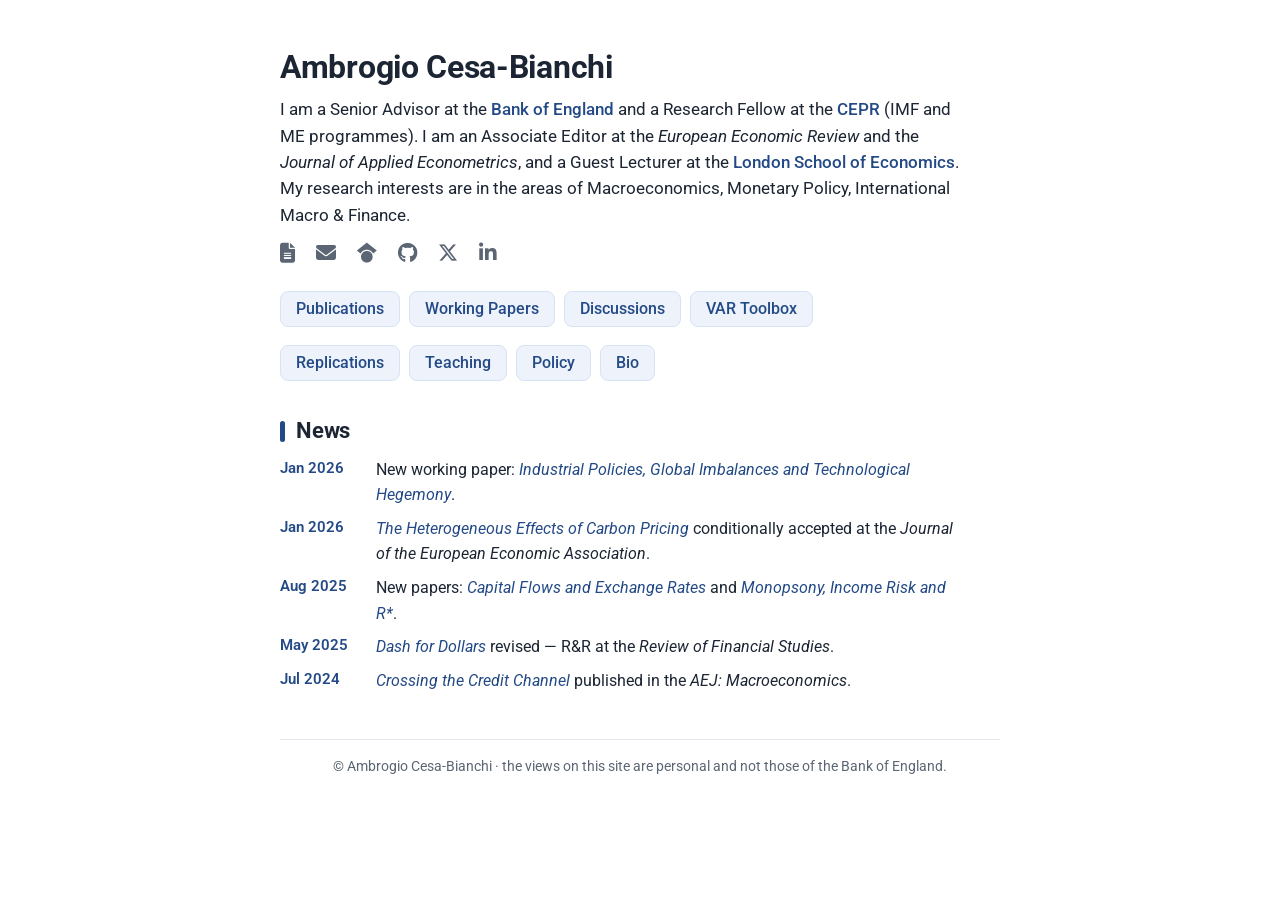
==== index.html @ 2ec0c76d "Initial commit: academic website" ====
<!DOCTYPE html>
<html lang="en">
<head>
<meta charset="utf-8">
<meta name="viewport" content="width=device-width, initial-scale=1">
<title>Ambrogio Cesa-Bianchi</title>
<link rel="stylesheet" href="https://cdnjs.cloudflare.com/ajax/libs/font-awesome/6.5.2/css/all.min.css">
<link rel="stylesheet" href="style.css">
</head>
<body>
<div class="wrap">
  <div class="home">

    <h1>Ambrogio Cesa-Bianchi</h1>

    <p class="bio">
      I am a Senior Advisor at the <a href="https://www.bankofengland.co.uk/research/researchers/ambrogio-cesa-bianchi">Bank of England</a>
      and a Research Fellow at the <a href="https://cepr.org/">CEPR</a> (IMF and ME programmes).
      I am an Associate Editor at the <em>European Economic Review</em> and the
      <em>Journal of Applied Econometrics</em>, and a Guest Lecturer at the
      <a href="https://www.lse.ac.uk/">London School of Economics</a>. My research interests are in the areas of
      Macroeconomics, Monetary Policy, International Macro &amp; Finance.
    </p>

    <div class="icons">
      <a href="files/CV.pdf" title="CV"><i class="fa-solid fa-file-lines"></i></a>
      <a href="mailto:ambrogio.cesabianchi@gmail.com" title="Email"><i class="fa-solid fa-envelope"></i></a>
      <a href="https://scholar.google.com/citations?user=hS2XBW8AAAAJ" title="Google Scholar"><i class="fa-brands fa-google-scholar"></i></a>
      <a href="https://github.com/ambropo" title="GitHub"><i class="fa-brands fa-github"></i></a>
      <a href="https://twitter.com/AmbrogioCB" title="Twitter / X"><i class="fa-brands fa-x-twitter"></i></a>
      <a href="http://www.linkedin.com/pub/ambrogio-cesa-bianchi/b/526/34a" title="LinkedIn"><i class="fa-brands fa-linkedin-in"></i></a>
    </div>

    <nav class="menu">
      <a href="publications.html">Publications</a>
      <a href="working-papers.html">Working Papers</a>
      <a href="discussions.html">Discussions</a>
      <a href="var-toolbox.html">VAR Toolbox</a>
      <span class="break"></span>
      <a href="replications.html">Replications</a>
      <a href="lecture-notes.html">Teaching</a>
      <a href="policy.html">Policy</a>
      <a href="bio.html">Bio</a>
    </nav>

    <div class="newsblock">
      <h2>News</h2>
      <ul class="news">
        <li><span class="date">Jan 2026</span><span>New working paper: <a href="working-papers.html"><em>Industrial Policies, Global Imbalances and Technological Hegemony</em></a>.</span></li>
        <li><span class="date">Jan 2026</span><span><a href="publications.html"><em>The Heterogeneous Effects of Carbon Pricing</em></a> conditionally accepted at the <em>Journal of the European Economic Association</em>.</span></li>
        <li><span class="date">Aug 2025</span><span>New papers: <a href="working-papers.html"><em>Capital Flows and Exchange Rates</em></a> and <a href="working-papers.html"><em>Monopsony, Income Risk and R*</em></a>.</span></li>
        <li><span class="date">May 2025</span><span><a href="working-papers.html"><em>Dash for Dollars</em></a> revised — R&amp;R at the <em>Review of Financial Studies</em>.</span></li>
        <li><span class="date">Jul 2024</span><span><a href="publications.html"><em>Crossing the Credit Channel</em></a> published in the <em>AEJ: Macroeconomics</em>.</span></li>
      </ul>
    </div>

    <footer>© Ambrogio Cesa-Bianchi · the views on this site are personal and not those of the Bank of England.</footer>
  </div>
</div>
</body>
</html>
---- style.css ----
@import url('https://fonts.googleapis.com/css2?family=Roboto:wght@400;500;700&display=swap');

:root{
  --ink:#1c2533; --muted:#5b6573; --line:#e3e7ee; --accent:#234a86;
  --accent-soft:#eef3fb; --bubble-bd:#d6e2f6; --bg:#ffffff;
}
*{box-sizing:border-box}
html{scroll-behavior:smooth}
body{margin:0; color:var(--ink); background:var(--bg);
  font:16px/1.6 "Roboto","Helvetica Neue",Arial,sans-serif; overflow-x:hidden;}
a{color:var(--accent); text-decoration:none}
a:hover{text-decoration:underline}
.wrap{max-width:1120px; margin:0 auto; padding:42px 22px 80px}

/* ===== HOME (centered, Michaillat-style) ===== */
.home{max-width:720px; margin:0 auto; text-align:left}
.home .photo{width:150px; height:150px; border-radius:50%; margin:6px auto 16px;
  display:flex; align-items:center; justify-content:center;
  background:linear-gradient(135deg,#2b4f8a,#5b86c4); color:#fff;
  font-size:40px; font-weight:700; letter-spacing:1px; box-shadow:0 8px 26px rgba(35,74,134,.25)}
.home h1{font-size:32px; margin:0 0 4px; letter-spacing:-.3px}
.home .role{color:var(--muted); margin:0 0 14px}
.home .bio{font-size:16.5px; margin:0 0 14px; max-width:680px}
.home .bio a{font-weight:500}

.icons{display:flex; justify-content:flex-start; flex-wrap:wrap; gap:21px; margin:12px 0 22px; font-size:20px}
.icons a{color:var(--muted); line-height:1}
.icons a:hover{color:var(--accent); text-decoration:none}

/* home: section links as bubbles (wrap onto multiple lines) */
.menu{display:flex; justify-content:flex-start; flex-wrap:wrap; gap:9px; padding:6px 0 2px; margin-top:2px}
.menu a{background:var(--accent-soft); border:1px solid var(--bubble-bd); border-radius:8px;
  padding:7px 15px; color:var(--accent); font-size:15.5px; font-weight:500; line-height:1.3}
.menu a:hover{background:#e2ecfb; text-decoration:none}
.menu .break{flex-basis:100%; height:0}

/* subpage top menu (right side of the bar; dark nav text, current underlined) */
nav.main{display:flex; flex-wrap:wrap; justify-content:flex-end; gap:1px 3px; flex:0 1 auto}
nav.main a{color:var(--ink); font-size:15px; padding:2px 7px; white-space:nowrap}
nav.main a:hover{color:var(--accent); text-decoration:none}
nav.main a.cur{color:var(--ink); text-decoration:underline; text-decoration-color:var(--accent);
  text-underline-offset:5px; text-decoration-thickness:2px}
nav.main .s{display:none}
@media(max-width:820px){nav.main{flex-wrap:wrap; justify-content:flex-start}}

/* ===== full-width top bar: square + name (left), menu (right) ===== */
header.site{display:flex; justify-content:space-between; align-items:center; flex-wrap:wrap;
  gap:8px 22px; background:var(--accent-soft); border-bottom:1px solid var(--line);
  width:100vw; margin-left:50%; transform:translateX(-50%); margin-top:-42px; margin-bottom:32px;
  padding:15px max(22px, calc(50vw - 538px)); text-align:left}
.brand{display:inline-flex; align-items:center; gap:10px; font-size:19px; font-weight:700;
  color:var(--ink); letter-spacing:-.2px; white-space:nowrap}
.brand:hover{text-decoration:none}
.brand .sq{width:15px; height:15px; border-radius:3px; background:var(--accent); flex:0 0 auto}

/* ===== section headings: bold, large, vertical bar ===== */
h2{font-size:22px; font-weight:700; letter-spacing:-.2px; margin:30px 0 8px;
  display:flex; align-items:center; gap:11px}
h2::before{content:""; width:5px; height:21px; background:var(--accent); border-radius:3px; flex:0 0 auto}

/* ===== paper entries: dotted separators + bubble links ===== */
.paper{padding:15px 0; border-bottom:2px dashed #c4cad6}
.paper:last-of-type{border-bottom:none}
.paper .t{font-weight:600; font-size:17px; line-height:1.42}
.paper .a{color:var(--muted); font-size:15px; margin:2px 0 8px}
.paper .a em{font-style:italic}
.paper .auth{color:var(--muted); font-size:15px; margin:1px 0 8px}
.paper .outlet{font-size:15px; margin:3px 0 1px; color:var(--ink); font-weight:500}
.paper .outlet em{font-style:normal; font-weight:700; color:var(--accent)}
hr.trule{border:none; border-top:2px dashed #c4cad6; margin:9px 0 2px}

.links{font-size:13.7px; line-height:2.1; margin-top:6px}
.links .sep{display:none}
.links a, .links button{display:inline-block; margin:0 6px 4px 0;
  background:var(--accent-soft); border:1px solid var(--bubble-bd); border-radius:7px;
  padding:3px 11px; color:var(--accent); font:inherit; cursor:pointer}
.links a:hover, .links button:hover{background:#e2ecfb; text-decoration:none}
.badge{display:inline-block; font-size:12px; font-weight:600; color:#8a4b00; background:#fff3e2;
  border:1px solid #ffd9a8; border-radius:6px; padding:0 7px; margin-left:6px; vertical-align:1px}
/* TL;DR: blue accent (soft border), shared by chip + bubble */
.tldr{display:none; margin:9px 0 2px; padding:9px 14px; background:var(--accent-soft);
  border:1px solid var(--bubble-bd); border-radius:9px; font-size:14.7px;
  color:var(--accent); line-height:1.5; max-width:760px}
.tldr.open{display:block}
.links button.tl{background:var(--accent-soft); border-color:var(--bubble-bd); color:var(--accent); font-weight:400}
.links button.tl:hover{background:#e2ecfb}

/* publications page: a slightly paler blue */
body.pubs .paper .outlet em,
body.pubs .links a,
body.pubs .links button:not(.tl){color:#4a6fa8}

/* ===== news (home) ===== */
.newsblock{max-width:680px; margin:26px 0 0; text-align:left}
ul.news{list-style:none; padding:0; margin:8px 0 0}
ul.news li{margin:8px 0; font-size:16px; display:flex; gap:12px}
ul.news .date{flex:0 0 84px; color:var(--accent); font-weight:600; font-size:14.5px}

.note{background:var(--accent-soft); border:1px solid var(--bubble-bd); border-radius:9px;
  padding:11px 15px; font-size:14px; color:#2a3e5e; margin:18px 0 0; text-align:left}
footer{margin-top:46px; padding-top:16px; border-top:1px solid var(--line);
  color:var(--muted); font-size:13.5px; text-align:center}
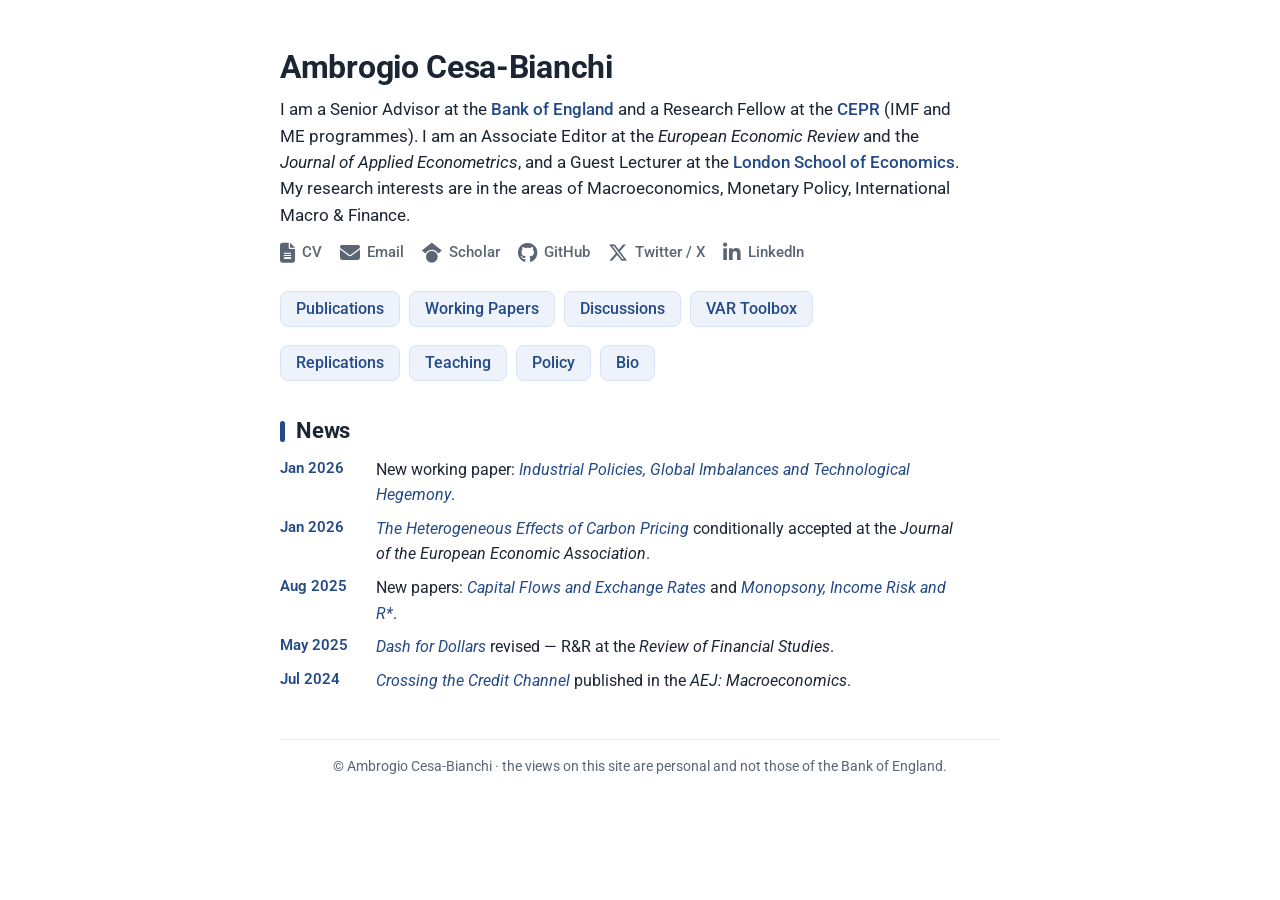
==== commit 33366044: "Add text labels beside homepage social icons" ====
--- a/index.html
+++ b/index.html
@@ -23,12 +23,12 @@
     </p>
 
     <div class="icons">
-      <a href="files/CV.pdf" title="CV"><i class="fa-solid fa-file-lines"></i></a>
-      <a href="mailto:ambrogio.cesabianchi@gmail.com" title="Email"><i class="fa-solid fa-envelope"></i></a>
-      <a href="https://scholar.google.com/citations?user=hS2XBW8AAAAJ" title="Google Scholar"><i class="fa-brands fa-google-scholar"></i></a>
-      <a href="https://github.com/ambropo" title="GitHub"><i class="fa-brands fa-github"></i></a>
-      <a href="https://twitter.com/AmbrogioCB" title="Twitter / X"><i class="fa-brands fa-x-twitter"></i></a>
-      <a href="http://www.linkedin.com/pub/ambrogio-cesa-bianchi/b/526/34a" title="LinkedIn"><i class="fa-brands fa-linkedin-in"></i></a>
+      <a href="files/CV.pdf" title="CV"><i class="fa-solid fa-file-lines"></i><span>CV</span></a>
+      <a href="mailto:ambrogio.cesabianchi@gmail.com" title="Email"><i class="fa-solid fa-envelope"></i><span>Email</span></a>
+      <a href="https://scholar.google.com/citations?user=hS2XBW8AAAAJ" title="Google Scholar"><i class="fa-brands fa-google-scholar"></i><span>Scholar</span></a>
+      <a href="https://github.com/ambropo" title="GitHub"><i class="fa-brands fa-github"></i><span>GitHub</span></a>
+      <a href="https://twitter.com/AmbrogioCB" title="Twitter / X"><i class="fa-brands fa-x-twitter"></i><span>Twitter / X</span></a>
+      <a href="http://www.linkedin.com/pub/ambrogio-cesa-bianchi/b/526/34a" title="LinkedIn"><i class="fa-brands fa-linkedin-in"></i><span>LinkedIn</span></a>
     </div>
 
     <nav class="menu">
--- a/style.css
+++ b/style.css
@@ -23,8 +23,9 @@
 .home .bio{font-size:16.5px; margin:0 0 14px; max-width:680px}
 .home .bio a{font-weight:500}
 
-.icons{display:flex; justify-content:flex-start; flex-wrap:wrap; gap:21px; margin:12px 0 22px; font-size:20px}
-.icons a{color:var(--muted); line-height:1}
+.icons{display:flex; justify-content:flex-start; flex-wrap:wrap; gap:10px 18px; margin:12px 0 22px; font-size:20px}
+.icons a{display:inline-flex; align-items:center; gap:7px; color:var(--muted); line-height:1}
+.icons a span{font-size:14.5px; font-weight:500}
 .icons a:hover{color:var(--accent); text-decoration:none}
 
 /* home: section links as bubbles (wrap onto multiple lines) */
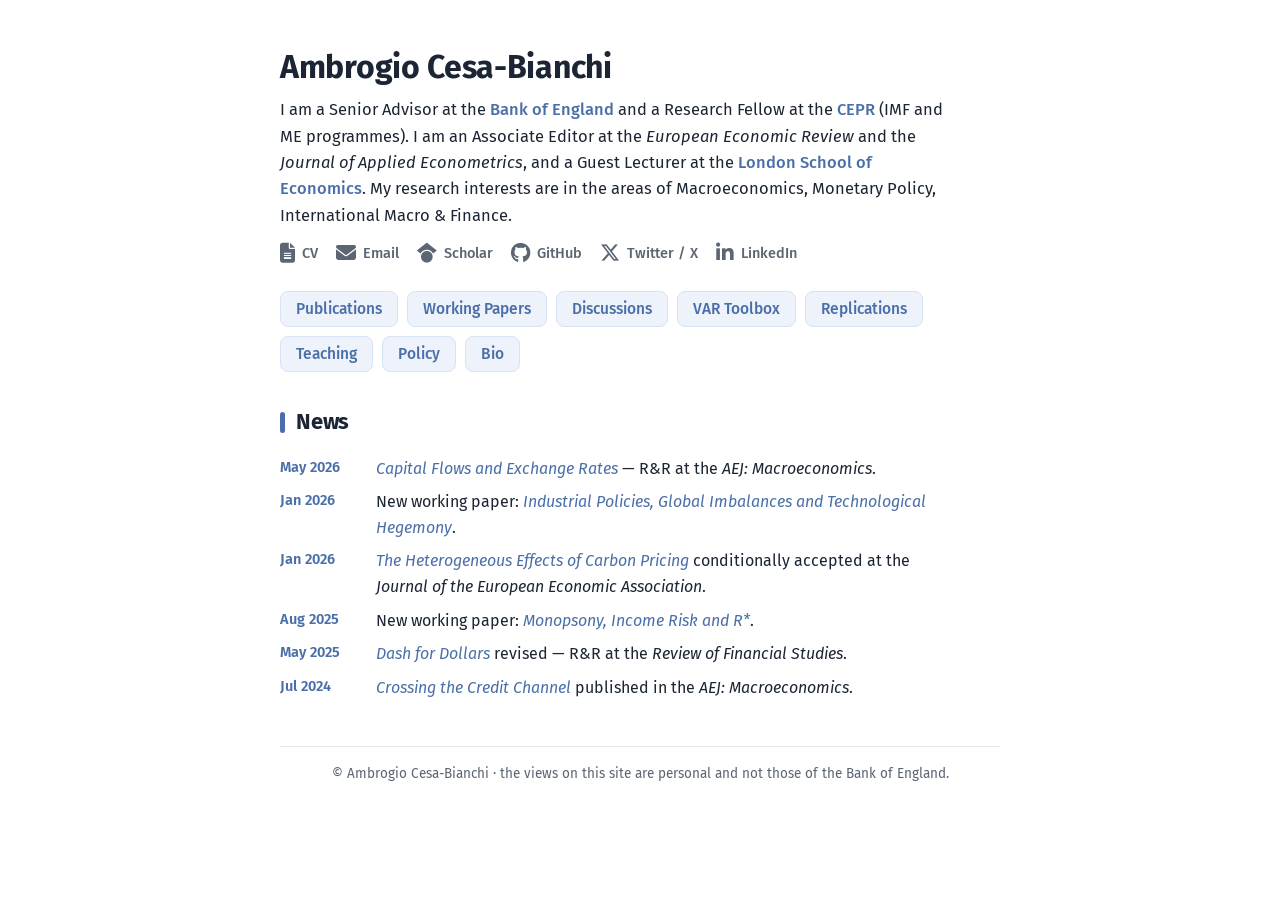
==== commit 3f6aca2d: "Update news (Capital Flows R&R, Monopsony WP) and revise TL;DRs Co-Authored-By: Claude Opus 4.8 (1M " ====
--- a/index.html
+++ b/index.html
@@ -36,7 +36,6 @@
       <a href="working-papers.html">Working Papers</a>
       <a href="discussions.html">Discussions</a>
       <a href="var-toolbox.html">VAR Toolbox</a>
-      <span class="break"></span>
       <a href="replications.html">Replications</a>
       <a href="lecture-notes.html">Teaching</a>
       <a href="policy.html">Policy</a>
@@ -46,9 +45,10 @@
     <div class="newsblock">
       <h2>News</h2>
       <ul class="news">
+        <li><span class="date">May 2026</span><span><a href="working-papers.html"><em>Capital Flows and Exchange Rates</em></a> — R&amp;R at the <em>AEJ: Macroeconomics</em>.</span></li>
         <li><span class="date">Jan 2026</span><span>New working paper: <a href="working-papers.html"><em>Industrial Policies, Global Imbalances and Technological Hegemony</em></a>.</span></li>
         <li><span class="date">Jan 2026</span><span><a href="publications.html"><em>The Heterogeneous Effects of Carbon Pricing</em></a> conditionally accepted at the <em>Journal of the European Economic Association</em>.</span></li>
-        <li><span class="date">Aug 2025</span><span>New papers: <a href="working-papers.html"><em>Capital Flows and Exchange Rates</em></a> and <a href="working-papers.html"><em>Monopsony, Income Risk and R*</em></a>.</span></li>
+        <li><span class="date">Aug 2025</span><span>New working paper: <a href="working-papers.html"><em>Monopsony, Income Risk and R*</em></a>.</span></li>
         <li><span class="date">May 2025</span><span><a href="working-papers.html"><em>Dash for Dollars</em></a> revised — R&amp;R at the <em>Review of Financial Studies</em>.</span></li>
         <li><span class="date">Jul 2024</span><span><a href="publications.html"><em>Crossing the Credit Channel</em></a> published in the <em>AEJ: Macroeconomics</em>.</span></li>
       </ul>
--- a/style.css
+++ b/style.css
@@ -1,13 +1,14 @@
-@import url('https://fonts.googleapis.com/css2?family=Roboto:wght@400;500;700&display=swap');
+@import url('https://fonts.googleapis.com/css2?family=Fira+Sans:wght@400;500;600;700&display=swap');
 
 :root{
-  --ink:#1c2533; --muted:#5b6573; --line:#e3e7ee; --accent:#234a86;
+  --ink:#1c2533; --muted:#5b6573; --line:#e3e7ee; --accent:#4a6fa8;
   --accent-soft:#eef3fb; --bubble-bd:#d6e2f6; --bg:#ffffff;
+  --bubble:#4a6fa8; /* site-wide bubble text: links, TL;DR, menu, outlet names */
 }
 *{box-sizing:border-box}
 html{scroll-behavior:smooth}
 body{margin:0; color:var(--ink); background:var(--bg);
-  font:16px/1.6 "Roboto","Helvetica Neue",Arial,sans-serif; overflow-x:hidden;}
+  font:16px/1.6 "Fira Sans","Helvetica Neue",Arial,sans-serif; overflow-x:hidden;}
 a{color:var(--accent); text-decoration:none}
 a:hover{text-decoration:underline}
 .wrap{max-width:1120px; margin:0 auto; padding:42px 22px 80px}
@@ -31,50 +32,65 @@
 /* home: section links as bubbles (wrap onto multiple lines) */
 .menu{display:flex; justify-content:flex-start; flex-wrap:wrap; gap:9px; padding:6px 0 2px; margin-top:2px}
 .menu a{background:var(--accent-soft); border:1px solid var(--bubble-bd); border-radius:8px;
-  padding:7px 15px; color:var(--accent); font-size:15.5px; font-weight:500; line-height:1.3}
+  padding:7px 15px; color:var(--bubble); font-size:15.5px; font-weight:500; line-height:1.3}
 .menu a:hover{background:#e2ecfb; text-decoration:none}
 .menu .break{flex-basis:100%; height:0}
 
 /* subpage top menu (right side of the bar; dark nav text, current underlined) */
 nav.main{display:flex; flex-wrap:wrap; justify-content:flex-end; gap:1px 3px; flex:0 1 auto}
-nav.main a{color:var(--ink); font-size:15px; padding:2px 7px; white-space:nowrap}
+nav.main a{color:var(--ink); font-size:15px; padding:2px 7px 5px; white-space:nowrap;
+  background-repeat:repeat-x; background-position:left bottom; background-size:48px 6px;
+  background-image:none}
 nav.main a:hover{color:var(--accent); text-decoration:none}
-nav.main a.cur{color:var(--ink); text-decoration:underline; text-decoration-color:var(--accent);
-  text-underline-offset:5px; text-decoration-thickness:2px}
+nav.main a.cur{color:var(--ink); font-weight:600; text-decoration:none;
+  background-image:url("data:image/svg+xml,%3Csvg xmlns='http://www.w3.org/2000/svg' width='48' height='6' viewBox='0 0 48 6'%3E%3Cfilter id='v'%3E%3CfeTurbulence type='fractalNoise' baseFrequency='0.9 0.08' numOctaves='2' seed='3' result='n'/%3E%3CfeDisplacementMap in='SourceGraphic' in2='n' scale='1.1'/%3E%3C/filter%3E%3Cpath filter='url(%23v)' d='M0 4 C 8 3.5, 16 3.6, 24 4.1 C 32 4.5, 40 4.4, 48 4.0' fill='none' stroke='%234a6fa8' stroke-width='2.3' stroke-linecap='round' stroke-opacity='0.9'/%3E%3C/svg%3E")}
 nav.main .s{display:none}
 @media(max-width:820px){nav.main{flex-wrap:wrap; justify-content:flex-start}}
 
 /* ===== full-width top bar: square + name (left), menu (right) ===== */
-header.site{display:flex; justify-content:space-between; align-items:center; flex-wrap:wrap;
-  gap:8px 22px; background:var(--accent-soft); border-bottom:1px solid var(--line);
-  width:100vw; margin-left:50%; transform:translateX(-50%); margin-top:-42px; margin-bottom:32px;
+header.site{position:relative; display:flex; justify-content:flex-end; align-items:center; flex-wrap:wrap;
+  gap:8px 22px; background:var(--accent-soft);
+  width:100vw; margin-left:50%; transform:translateX(-50%); margin-top:-34px; margin-bottom:32px;
   padding:15px max(22px, calc(50vw - 538px)); text-align:left}
+/* hand-drawn pencil-sketch dividers above and below the header (rough edge + doubled stroke) */
+header.site::before,
+header.site::after{content:""; position:absolute; left:0; right:0; height:10px;
+  background-repeat:repeat-x; background-position:left center; background-size:320px 10px;
+  background-image:url("data:image/svg+xml,%3Csvg xmlns='http://www.w3.org/2000/svg' width='320' height='10' viewBox='0 0 320 10'%3E%3Cfilter id='p'%3E%3CfeTurbulence type='fractalNoise' baseFrequency='0.9 0.06' numOctaves='2' seed='7' result='n'/%3E%3CfeDisplacementMap in='SourceGraphic' in2='n' scale='1.4'/%3E%3C/filter%3E%3Cg filter='url(%23p)' fill='none' stroke='%234a6fa8' stroke-linecap='round'%3E%3Cpath d='M0 5.1 C 18 4.5, 34 4.6, 52 5.2 C 70 5.6, 92 5.5, 110 5.0 C 126 4.6, 150 4.5, 168 5.1 C 188 5.6, 206 5.7, 226 5.1 C 244 4.7, 268 4.6, 286 5.1 C 302 5.4, 312 5.3, 320 5.1' stroke-width='2.0' stroke-opacity='0.55'/%3E%3Cpath d='M0 5.7 C 18 5.1, 34 5.2, 52 5.8 C 70 6.2, 92 6.1, 110 5.6 C 126 5.2, 150 5.1, 168 5.7 C 188 6.2, 206 6.3, 226 5.7 C 244 5.3, 268 5.2, 286 5.7 C 302 6.0, 312 5.9, 320 5.7' stroke-width='1.1' stroke-opacity='0.3'/%3E%3C/g%3E%3C/svg%3E")}
+header.site::before{top:-5px}
+header.site::after{bottom:-5px}
 .brand{display:inline-flex; align-items:center; gap:10px; font-size:19px; font-weight:700;
   color:var(--ink); letter-spacing:-.2px; white-space:nowrap}
 .brand:hover{text-decoration:none}
 .brand .sq{width:15px; height:15px; border-radius:3px; background:var(--accent); flex:0 0 auto}
 
 /* ===== section headings: bold, large, vertical bar ===== */
-h2{font-size:22px; font-weight:700; letter-spacing:-.2px; margin:30px 0 8px;
+h2{font-size:22px; font-weight:700; letter-spacing:-.2px; margin:30px 0 16px;
   display:flex; align-items:center; gap:11px}
 h2::before{content:""; width:5px; height:21px; background:var(--accent); border-radius:3px; flex:0 0 auto}
 
 /* ===== paper entries: dotted separators + bubble links ===== */
-.paper{padding:15px 0; border-bottom:2px dashed #c4cad6}
-.paper:last-of-type{border-bottom:none}
+.paper{padding:15px 0; background-repeat:repeat-x; background-position:left bottom; background-size:320px 8px;
+  background-image:url("data:image/svg+xml,%3Csvg xmlns='http://www.w3.org/2000/svg' width='320' height='8' viewBox='0 0 320 8'%3E%3Cfilter id='q'%3E%3CfeTurbulence type='fractalNoise' baseFrequency='0.9 0.06' numOctaves='2' seed='4' result='n'/%3E%3CfeDisplacementMap in='SourceGraphic' in2='n' scale='1.2'/%3E%3C/filter%3E%3Cg filter='url(%23q)' fill='none' stroke='%23c4cad6' stroke-linecap='round'%3E%3Cpath d='M0 4.0 C 18 3.5, 34 3.6, 52 4.1 C 70 4.5, 92 4.4, 110 3.9 C 126 3.6, 150 3.5, 168 4.0 C 188 4.5, 206 4.6, 226 4.0 C 244 3.6, 268 3.5, 286 4.0 C 302 4.3, 312 4.2, 320 4.0' stroke-width='2.1' stroke-opacity='0.95'/%3E%3Cpath d='M0 4.5 C 18 4.0, 34 4.1, 52 4.6 C 70 5.0, 92 4.9, 110 4.4 C 126 4.1, 150 4.0, 168 4.5 C 188 5.0, 206 5.1, 226 4.5 C 244 4.1, 268 4.0, 286 4.5 C 302 4.8, 312 4.7, 320 4.5' stroke-width='1.1' stroke-opacity='0.45'/%3E%3C/g%3E%3C/svg%3E")}
+.paper:last-of-type{background-image:none}
 .paper .t{font-weight:600; font-size:17px; line-height:1.42}
 .paper .a{color:var(--muted); font-size:15px; margin:2px 0 8px}
 .paper .a em{font-style:italic}
+/* section lead-in sentence: larger, dark ink (overrides .a defaults) */
+.paper .a.lead{font-size:16px; color:var(--ink)}
 .paper .auth{color:var(--muted); font-size:15px; margin:1px 0 8px}
 .paper .outlet{font-size:15px; margin:3px 0 1px; color:var(--ink); font-weight:500}
-.paper .outlet em{font-style:normal; font-weight:700; color:var(--accent)}
-hr.trule{border:none; border-top:2px dashed #c4cad6; margin:9px 0 2px}
+.paper .outlet em{font-style:normal; font-weight:700; color:var(--bubble)}
+hr.trule{border:none; height:8px; margin:9px 0 2px; background-repeat:repeat-x; background-position:left center; background-size:320px 8px;
+  background-image:url("data:image/svg+xml,%3Csvg xmlns='http://www.w3.org/2000/svg' width='320' height='8' viewBox='0 0 320 8'%3E%3Cfilter id='r'%3E%3CfeTurbulence type='fractalNoise' baseFrequency='0.9 0.06' numOctaves='2' seed='4' result='n'/%3E%3CfeDisplacementMap in='SourceGraphic' in2='n' scale='1.2'/%3E%3C/filter%3E%3Cg filter='url(%23r)' fill='none' stroke='%23c4cad6' stroke-linecap='round'%3E%3Cpath d='M0 4.0 C 18 3.5, 34 3.6, 52 4.1 C 70 4.5, 92 4.4, 110 3.9 C 126 3.6, 150 3.5, 168 4.0 C 188 4.5, 206 4.6, 226 4.0 C 244 3.6, 268 3.5, 286 4.0 C 302 4.3, 312 4.2, 320 4.0' stroke-width='2.1' stroke-opacity='0.95'/%3E%3Cpath d='M0 4.5 C 18 4.0, 34 4.1, 52 4.6 C 70 5.0, 92 4.9, 110 4.4 C 126 4.1, 150 4.0, 168 4.5 C 188 5.0, 206 5.1, 226 4.5 C 244 4.1, 268 4.0, 286 4.5 C 302 4.8, 312 4.7, 320 4.5' stroke-width='1.1' stroke-opacity='0.45'/%3E%3C/g%3E%3C/svg%3E")}
 
 .links{font-size:13.7px; line-height:2.1; margin-top:6px}
+.links + .links{margin-top:2px}
 .links .sep{display:none}
+.links .lbl{display:inline-block; margin-right:4px; color:var(--muted); font-weight:600}
 .links a, .links button{display:inline-block; margin:0 6px 4px 0;
   background:var(--accent-soft); border:1px solid var(--bubble-bd); border-radius:7px;
-  padding:3px 11px; color:var(--accent); font:inherit; cursor:pointer}
+  padding:3px 11px; color:var(--bubble); font:inherit; cursor:pointer}
 .links a:hover, .links button:hover{background:#e2ecfb; text-decoration:none}
 .badge{display:inline-block; font-size:12px; font-weight:600; color:#8a4b00; background:#fff3e2;
   border:1px solid #ffd9a8; border-radius:6px; padding:0 7px; margin-left:6px; vertical-align:1px}
@@ -83,13 +99,8 @@
   border:1px solid var(--bubble-bd); border-radius:9px; font-size:14.7px;
   color:var(--accent); line-height:1.5; max-width:760px}
 .tldr.open{display:block}
-.links button.tl{background:var(--accent-soft); border-color:var(--bubble-bd); color:var(--accent); font-weight:400}
+.links button.tl{background:var(--accent-soft); border-color:var(--bubble-bd); color:var(--bubble); font-weight:400}
 .links button.tl:hover{background:#e2ecfb}
-
-/* publications page: a slightly paler blue */
-body.pubs .paper .outlet em,
-body.pubs .links a,
-body.pubs .links button:not(.tl){color:#4a6fa8}
 
 /* ===== news (home) ===== */
 .newsblock{max-width:680px; margin:26px 0 0; text-align:left}
@@ -99,5 +110,11 @@
 
 .note{background:var(--accent-soft); border:1px solid var(--bubble-bd); border-radius:9px;
   padding:11px 15px; font-size:14px; color:#2a3e5e; margin:18px 0 0; text-align:left}
+.bio-photo{float:right; width:210px; margin:4px 0 14px 24px; border-radius:12px;
+  box-shadow:0 8px 26px rgba(35,74,134,.18)}
+@media (max-width:560px){
+  .bio-photo{float:none; display:block; width:160px; margin:0 auto 18px}
+}
+
 footer{margin-top:46px; padding-top:16px; border-top:1px solid var(--line);
   color:var(--muted); font-size:13.5px; text-align:center}
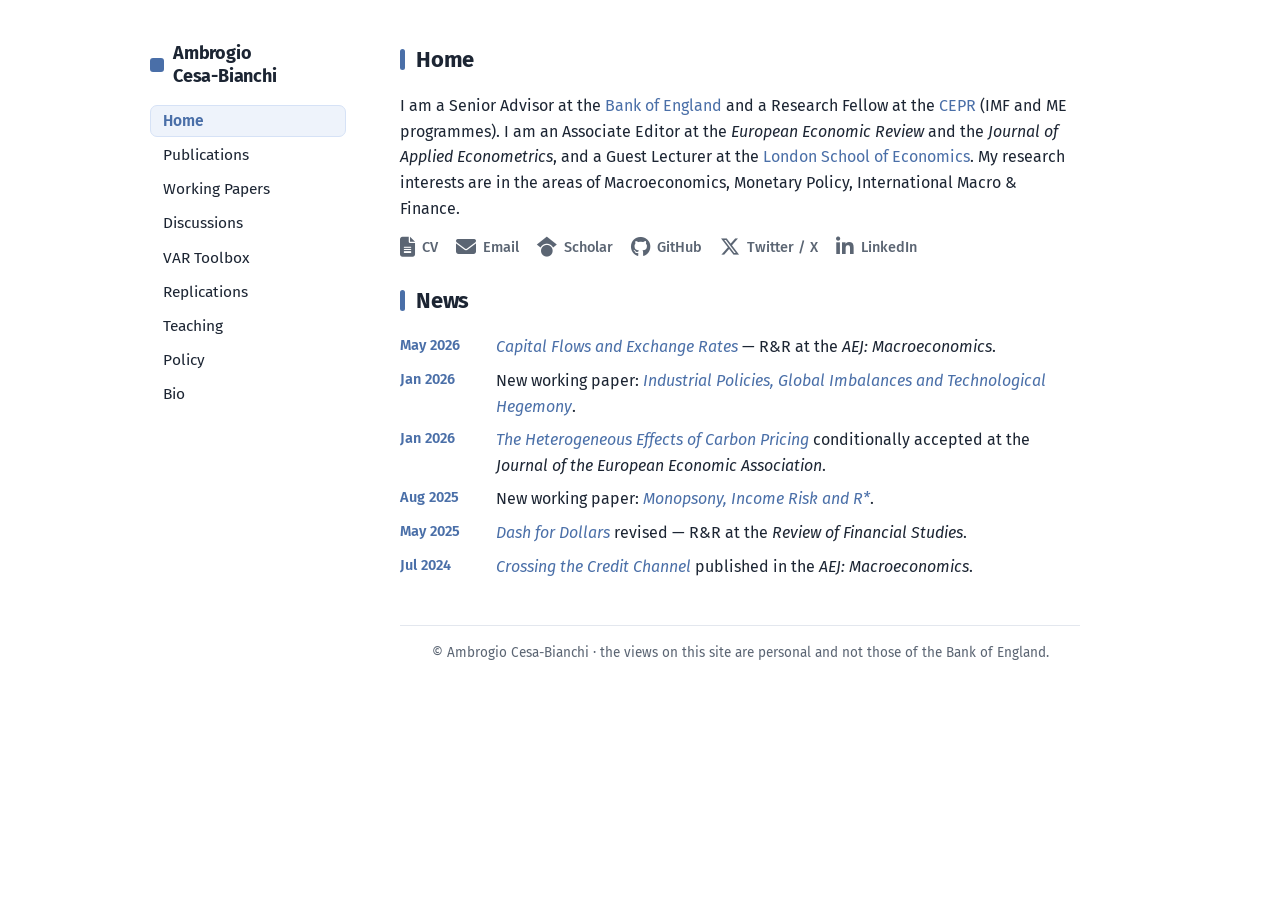
==== commit 576bcc7c: "Move section navigation into a left sidebar across all pages Replace the top nav bar with a sticky l" ====
--- a/index.html
+++ b/index.html
@@ -9,52 +9,64 @@
 </head>
 <body>
 <div class="wrap">
-  <div class="home">
 
-    <h1>Ambrogio Cesa-Bianchi</h1>
+  <header class="topbar">
+    <button class="navtoggle" aria-label="Open menu" onclick="document.getElementById('side').classList.toggle('open')"><span class="bars"><span></span><span></span><span></span></span></button>
+    <a class="topbrand" href="index.html"><span class="sq"></span>Ambrogio Cesa-Bianchi</a>
+  </header>
+  <div class="layout">
 
-    <p class="bio">
-      I am a Senior Advisor at the <a href="https://www.bankofengland.co.uk/research/researchers/ambrogio-cesa-bianchi">Bank of England</a>
-      and a Research Fellow at the <a href="https://cepr.org/">CEPR</a> (IMF and ME programmes).
-      I am an Associate Editor at the <em>European Economic Review</em> and the
-      <em>Journal of Applied Econometrics</em>, and a Guest Lecturer at the
-      <a href="https://www.lse.ac.uk/">London School of Economics</a>. My research interests are in the areas of
-      Macroeconomics, Monetary Policy, International Macro &amp; Finance.
-    </p>
+    <aside class="sidebar" id="side" onmouseleave="this.classList.remove('open')">
+      <a class="brand" href="index.html"><span class="sq"></span>Ambrogio<br>Cesa-Bianchi</a>
+      <nav class="side">
+        <a href="index.html" class="cur">Home</a>
+        <a href="publications.html">Publications</a>
+        <a href="working-papers.html">Working Papers</a>
+        <a href="discussions.html">Discussions</a>
+        <a href="var-toolbox.html">VAR Toolbox</a>
+        <a href="replications.html">Replications</a>
+        <a href="lecture-notes.html">Teaching</a>
+        <a href="policy.html">Policy</a>
+        <a href="bio.html">Bio</a>
+      </nav>
+    </aside>
 
-    <div class="icons">
-      <a href="files/CV.pdf" title="CV"><i class="fa-solid fa-file-lines"></i><span>CV</span></a>
-      <a href="mailto:ambrogio.cesabianchi@gmail.com" title="Email"><i class="fa-solid fa-envelope"></i><span>Email</span></a>
-      <a href="https://scholar.google.com/citations?user=hS2XBW8AAAAJ" title="Google Scholar"><i class="fa-brands fa-google-scholar"></i><span>Scholar</span></a>
-      <a href="https://github.com/ambropo" title="GitHub"><i class="fa-brands fa-github"></i><span>GitHub</span></a>
-      <a href="https://twitter.com/AmbrogioCB" title="Twitter / X"><i class="fa-brands fa-x-twitter"></i><span>Twitter / X</span></a>
-      <a href="http://www.linkedin.com/pub/ambrogio-cesa-bianchi/b/526/34a" title="LinkedIn"><i class="fa-brands fa-linkedin-in"></i><span>LinkedIn</span></a>
-    </div>
+    <main class="content">
+      <h2>Home</h2>
 
-    <nav class="menu">
-      <a href="publications.html">Publications</a>
-      <a href="working-papers.html">Working Papers</a>
-      <a href="discussions.html">Discussions</a>
-      <a href="var-toolbox.html">VAR Toolbox</a>
-      <a href="replications.html">Replications</a>
-      <a href="lecture-notes.html">Teaching</a>
-      <a href="policy.html">Policy</a>
-      <a href="bio.html">Bio</a>
-    </nav>
+      <p class="bio">
+        I am a Senior Advisor at the <a href="https://www.bankofengland.co.uk/research/researchers/ambrogio-cesa-bianchi">Bank of England</a>
+        and a Research Fellow at the <a href="https://cepr.org/">CEPR</a> (IMF and ME programmes).
+        I am an Associate Editor at the <em>European Economic Review</em> and the
+        <em>Journal of Applied Econometrics</em>, and a Guest Lecturer at the
+        <a href="https://www.lse.ac.uk/">London School of Economics</a>. My research interests are in the areas of
+        Macroeconomics, Monetary Policy, International Macro &amp; Finance.
+      </p>
 
-    <div class="newsblock">
-      <h2>News</h2>
-      <ul class="news">
-        <li><span class="date">May 2026</span><span><a href="working-papers.html"><em>Capital Flows and Exchange Rates</em></a> — R&amp;R at the <em>AEJ: Macroeconomics</em>.</span></li>
-        <li><span class="date">Jan 2026</span><span>New working paper: <a href="working-papers.html"><em>Industrial Policies, Global Imbalances and Technological Hegemony</em></a>.</span></li>
-        <li><span class="date">Jan 2026</span><span><a href="publications.html"><em>The Heterogeneous Effects of Carbon Pricing</em></a> conditionally accepted at the <em>Journal of the European Economic Association</em>.</span></li>
-        <li><span class="date">Aug 2025</span><span>New working paper: <a href="working-papers.html"><em>Monopsony, Income Risk and R*</em></a>.</span></li>
-        <li><span class="date">May 2025</span><span><a href="working-papers.html"><em>Dash for Dollars</em></a> revised — R&amp;R at the <em>Review of Financial Studies</em>.</span></li>
-        <li><span class="date">Jul 2024</span><span><a href="publications.html"><em>Crossing the Credit Channel</em></a> published in the <em>AEJ: Macroeconomics</em>.</span></li>
-      </ul>
-    </div>
+      <div class="icons">
+        <a href="files/CV.pdf" title="CV"><i class="fa-solid fa-file-lines"></i><span>CV</span></a>
+        <a href="mailto:ambrogio.cesabianchi@gmail.com" title="Email"><i class="fa-solid fa-envelope"></i><span>Email</span></a>
+        <a href="https://scholar.google.com/citations?user=hS2XBW8AAAAJ" title="Google Scholar"><i class="fa-brands fa-google-scholar"></i><span>Scholar</span></a>
+        <a href="https://github.com/ambropo" title="GitHub"><i class="fa-brands fa-github"></i><span>GitHub</span></a>
+        <a href="https://twitter.com/AmbrogioCB" title="Twitter / X"><i class="fa-brands fa-x-twitter"></i><span>Twitter / X</span></a>
+        <a href="http://www.linkedin.com/pub/ambrogio-cesa-bianchi/b/526/34a" title="LinkedIn"><i class="fa-brands fa-linkedin-in"></i><span>LinkedIn</span></a>
+      </div>
 
-    <footer>© Ambrogio Cesa-Bianchi · the views on this site are personal and not those of the Bank of England.</footer>
+      <div class="newsblock">
+        <h2>News</h2>
+        <ul class="news">
+          <li><span class="date">May 2026</span><span><a href="working-papers.html"><em>Capital Flows and Exchange Rates</em></a> — R&amp;R at the <em>AEJ: Macroeconomics</em>.</span></li>
+          <li><span class="date">Jan 2026</span><span>New working paper: <a href="working-papers.html"><em>Industrial Policies, Global Imbalances and Technological Hegemony</em></a>.</span></li>
+          <li><span class="date">Jan 2026</span><span><a href="publications.html"><em>The Heterogeneous Effects of Carbon Pricing</em></a> conditionally accepted at the <em>Journal of the European Economic Association</em>.</span></li>
+          <li><span class="date">Aug 2025</span><span>New working paper: <a href="working-papers.html"><em>Monopsony, Income Risk and R*</em></a>.</span></li>
+          <li><span class="date">May 2025</span><span><a href="working-papers.html"><em>Dash for Dollars</em></a> revised — R&amp;R at the <em>Review of Financial Studies</em>.</span></li>
+          <li><span class="date">Jul 2024</span><span><a href="publications.html"><em>Crossing the Credit Channel</em></a> published in the <em>AEJ: Macroeconomics</em>.</span></li>
+        </ul>
+      </div>
+
+      <footer>© Ambrogio Cesa-Bianchi · the views on this site are personal and not those of the Bank of England.</footer>
+    </main>
+
   </div>
 </div>
 </body>
--- a/style.css
+++ b/style.css
@@ -118,3 +118,64 @@
 
 footer{margin-top:46px; padding-top:16px; border-top:1px solid var(--line);
   color:var(--muted); font-size:13.5px; text-align:center}
+
+/* ============================================================
+   LEFT SIDEBAR LAYOUT
+   Section navigation lives in a sticky left column on large
+   screens; on small screens it collapses behind a top bar and
+   slides in as an off-canvas drawer.
+   ============================================================ */
+
+/* two-column shell */
+.layout{display:flex; gap:54px; align-items:flex-start; max-width:980px; margin:0 auto}
+.sidebar{flex:0 0 196px; position:sticky; top:32px; align-self:flex-start}
+.content{flex:1 1 auto; min-width:0; max-width:680px; text-align:left}
+
+/* sidebar identity block */
+.sidebar .brand{display:flex; align-items:center; gap:9px; font-size:18px;
+  font-weight:700; color:var(--ink); margin-bottom:18px; white-space:normal; line-height:1.25}
+.sidebar .brand .sq{width:14px; height:14px; border-radius:3px; background:var(--accent); flex:0 0 auto}
+
+/* vertical section nav (replaces nav.main / .menu) */
+nav.side{display:flex; flex-direction:column; gap:2px; margin:0 0 22px}
+nav.side a{color:var(--ink); font-size:15.5px; padding:5px 12px; border-radius:7px;
+  border:1px solid transparent; line-height:1.3}
+nav.side a:hover{background:var(--accent-soft); text-decoration:none; color:var(--accent)}
+nav.side a.cur{background:var(--accent-soft); border-color:var(--bubble-bd);
+  color:var(--bubble); font-weight:600}
+
+/* the in-page section heading (h2) sits flush at the top of the content column */
+.content h2:first-child{margin-top:0}
+
+/* ===== mobile top bar (hidden on desktop) =====
+   On a LARGE window there is no top bar: just the left sidebar + content.
+   On a SMALL window the sidebar is gone and this bar appears, holding the ☰
+   hamburger and the site title. */
+.topbar{display:none}
+.navtoggle{display:inline-flex; align-items:center; background:none; border:none;
+  color:var(--ink); cursor:pointer; padding:6px; margin:0; border-radius:7px}
+.navtoggle:hover{background:var(--accent-soft)}
+.navtoggle .bars{display:inline-flex; flex-direction:column; gap:4px}
+.navtoggle .bars span{width:21px; height:2.4px; background:var(--ink); border-radius:2px}
+.topbrand{display:inline-flex; align-items:center; gap:9px; font-size:17px;
+  font-weight:700; color:var(--ink); white-space:nowrap}
+.topbrand:hover{text-decoration:none}
+.topbrand .sq{width:14px; height:14px; border-radius:3px; background:var(--accent); flex:0 0 auto}
+
+/* narrow screens: hide the sidebar-as-column; show the top bar; the sidebar
+   becomes an OFF-CANVAS DRAWER that slides in over the page when ☰ is tapped
+   and slides back out when the mouse leaves it. */
+@media (max-width:760px){
+  .layout{display:block}
+  .content{max-width:none; padding-top:54px}   /* clear the fixed top bar */
+
+  .topbar{display:flex; align-items:center; gap:13px;
+    position:fixed; top:0; left:0; right:0; z-index:55; height:54px;
+    padding:0 16px; background:#fff; border-bottom:1px solid var(--line)}
+
+  .sidebar{position:fixed; top:0; left:0; z-index:60; height:100vh; width:250px;
+    margin:0; padding:22px 24px 24px; background:#fff; overflow-y:auto;
+    box-shadow:7px 0 30px rgba(28,37,51,.17);
+    transform:translateX(-105%); transition:transform .26s ease}
+  .sidebar.open{transform:translateX(0)}
+}
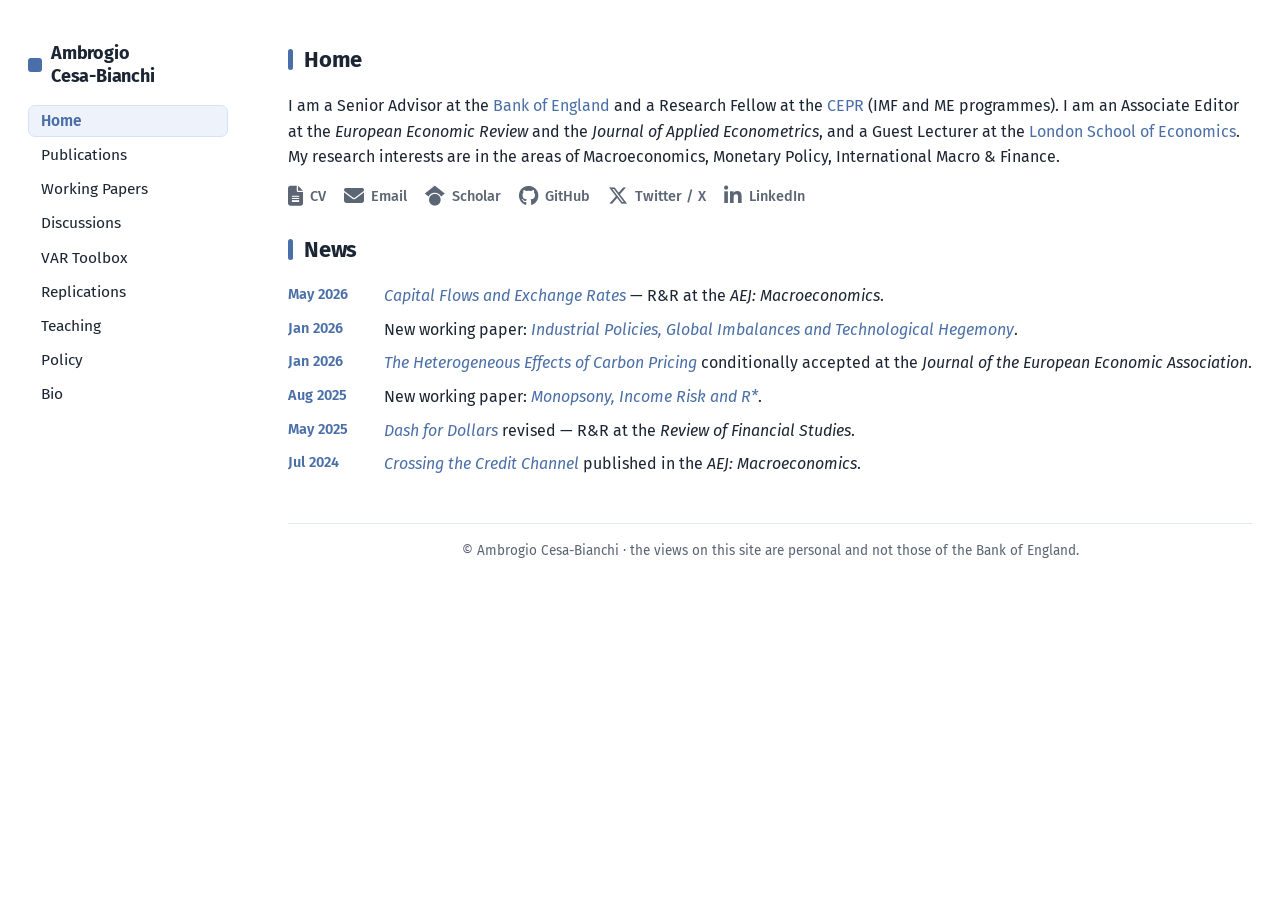
==== commit ae9385e2: "Widen layout, cap prose pages, and deepen divider waves - Fluid content column with a 1350px shell c" ====
--- a/index.html
+++ b/index.html
@@ -31,7 +31,7 @@
       </nav>
     </aside>
 
-    <main class="content">
+    <main class="content measure">
       <h2>Home</h2>
 
       <p class="bio">
--- a/style.css
+++ b/style.css
@@ -11,7 +11,7 @@
   font:16px/1.6 "Fira Sans","Helvetica Neue",Arial,sans-serif; overflow-x:hidden;}
 a{color:var(--accent); text-decoration:none}
 a:hover{text-decoration:underline}
-.wrap{max-width:1120px; margin:0 auto; padding:42px 22px 80px}
+.wrap{max-width:1350px; margin:0 auto; padding:42px 28px 80px}
 
 /* ===== HOME (centered, Michaillat-style) ===== */
 .home{max-width:720px; margin:0 auto; text-align:left}
@@ -71,7 +71,7 @@
 
 /* ===== paper entries: dotted separators + bubble links ===== */
 .paper{padding:15px 0; background-repeat:repeat-x; background-position:left bottom; background-size:320px 8px;
-  background-image:url("data:image/svg+xml,%3Csvg xmlns='http://www.w3.org/2000/svg' width='320' height='8' viewBox='0 0 320 8'%3E%3Cfilter id='q'%3E%3CfeTurbulence type='fractalNoise' baseFrequency='0.9 0.06' numOctaves='2' seed='4' result='n'/%3E%3CfeDisplacementMap in='SourceGraphic' in2='n' scale='1.2'/%3E%3C/filter%3E%3Cg filter='url(%23q)' fill='none' stroke='%23c4cad6' stroke-linecap='round'%3E%3Cpath d='M0 4.0 C 18 3.5, 34 3.6, 52 4.1 C 70 4.5, 92 4.4, 110 3.9 C 126 3.6, 150 3.5, 168 4.0 C 188 4.5, 206 4.6, 226 4.0 C 244 3.6, 268 3.5, 286 4.0 C 302 4.3, 312 4.2, 320 4.0' stroke-width='2.1' stroke-opacity='0.95'/%3E%3Cpath d='M0 4.5 C 18 4.0, 34 4.1, 52 4.6 C 70 5.0, 92 4.9, 110 4.4 C 126 4.1, 150 4.0, 168 4.5 C 188 5.0, 206 5.1, 226 4.5 C 244 4.1, 268 4.0, 286 4.5 C 302 4.8, 312 4.7, 320 4.5' stroke-width='1.1' stroke-opacity='0.45'/%3E%3C/g%3E%3C/svg%3E")}
+  background-image:url("data:image/svg+xml,%3Csvg xmlns='http://www.w3.org/2000/svg' width='320' height='8' viewBox='0 0 320 8'%3E%3Cfilter id='q'%3E%3CfeTurbulence type='fractalNoise' baseFrequency='0.9 0.06' numOctaves='2' seed='4' result='n'/%3E%3CfeDisplacementMap in='SourceGraphic' in2='n' scale='1.2'/%3E%3C/filter%3E%3Cg filter='url(%23q)' fill='none' stroke='%23c4cad6' stroke-linecap='round'%3E%3Cpath d='M0 4.0 C 18 3.3, 34 3.44, 52 4.14 C 70 4.7, 92 4.56, 110 3.86 C 126 3.44, 150 3.3, 168 4.0 C 188 4.7, 206 4.84, 226 4.0 C 244 3.44, 268 3.3, 286 4.0 C 302 4.42, 312 4.28, 320 4.0' stroke-width='2.1' stroke-opacity='0.95'/%3E%3Cpath d='M0 4.5 C 18 3.8, 34 3.94, 52 4.64 C 70 5.2, 92 5.06, 110 4.36 C 126 3.94, 150 3.8, 168 4.5 C 188 5.2, 206 5.34, 226 4.5 C 244 3.94, 268 3.8, 286 4.5 C 302 4.92, 312 4.78, 320 4.5' stroke-width='1.1' stroke-opacity='0.45'/%3E%3C/g%3E%3C/svg%3E")}
 .paper:last-of-type{background-image:none}
 .paper .t{font-weight:600; font-size:17px; line-height:1.42}
 .paper .a{color:var(--muted); font-size:15px; margin:2px 0 8px}
@@ -82,7 +82,7 @@
 .paper .outlet{font-size:15px; margin:3px 0 1px; color:var(--ink); font-weight:500}
 .paper .outlet em{font-style:normal; font-weight:700; color:var(--bubble)}
 hr.trule{border:none; height:8px; margin:9px 0 2px; background-repeat:repeat-x; background-position:left center; background-size:320px 8px;
-  background-image:url("data:image/svg+xml,%3Csvg xmlns='http://www.w3.org/2000/svg' width='320' height='8' viewBox='0 0 320 8'%3E%3Cfilter id='r'%3E%3CfeTurbulence type='fractalNoise' baseFrequency='0.9 0.06' numOctaves='2' seed='4' result='n'/%3E%3CfeDisplacementMap in='SourceGraphic' in2='n' scale='1.2'/%3E%3C/filter%3E%3Cg filter='url(%23r)' fill='none' stroke='%23c4cad6' stroke-linecap='round'%3E%3Cpath d='M0 4.0 C 18 3.5, 34 3.6, 52 4.1 C 70 4.5, 92 4.4, 110 3.9 C 126 3.6, 150 3.5, 168 4.0 C 188 4.5, 206 4.6, 226 4.0 C 244 3.6, 268 3.5, 286 4.0 C 302 4.3, 312 4.2, 320 4.0' stroke-width='2.1' stroke-opacity='0.95'/%3E%3Cpath d='M0 4.5 C 18 4.0, 34 4.1, 52 4.6 C 70 5.0, 92 4.9, 110 4.4 C 126 4.1, 150 4.0, 168 4.5 C 188 5.0, 206 5.1, 226 4.5 C 244 4.1, 268 4.0, 286 4.5 C 302 4.8, 312 4.7, 320 4.5' stroke-width='1.1' stroke-opacity='0.45'/%3E%3C/g%3E%3C/svg%3E")}
+  background-image:url("data:image/svg+xml,%3Csvg xmlns='http://www.w3.org/2000/svg' width='320' height='8' viewBox='0 0 320 8'%3E%3Cfilter id='r'%3E%3CfeTurbulence type='fractalNoise' baseFrequency='0.9 0.06' numOctaves='2' seed='4' result='n'/%3E%3CfeDisplacementMap in='SourceGraphic' in2='n' scale='1.2'/%3E%3C/filter%3E%3Cg filter='url(%23r)' fill='none' stroke='%23c4cad6' stroke-linecap='round'%3E%3Cpath d='M0 4.0 C 18 3.3, 34 3.44, 52 4.14 C 70 4.7, 92 4.56, 110 3.86 C 126 3.44, 150 3.3, 168 4.0 C 188 4.7, 206 4.84, 226 4.0 C 244 3.44, 268 3.3, 286 4.0 C 302 4.42, 312 4.28, 320 4.0' stroke-width='2.1' stroke-opacity='0.95'/%3E%3Cpath d='M0 4.5 C 18 3.8, 34 3.94, 52 4.64 C 70 5.2, 92 5.06, 110 4.36 C 126 3.94, 150 3.8, 168 4.5 C 188 5.2, 206 5.34, 226 4.5 C 244 3.94, 268 3.8, 286 4.5 C 302 4.92, 312 4.78, 320 4.5' stroke-width='1.1' stroke-opacity='0.45'/%3E%3C/g%3E%3C/svg%3E")}
 
 .links{font-size:13.7px; line-height:2.1; margin-top:6px}
 .links + .links{margin-top:2px}
@@ -103,7 +103,7 @@
 .links button.tl:hover{background:#e2ecfb}
 
 /* ===== news (home) ===== */
-.newsblock{max-width:680px; margin:26px 0 0; text-align:left}
+.newsblock{max-width:none; margin:26px 0 0; text-align:left}
 ul.news{list-style:none; padding:0; margin:8px 0 0}
 ul.news li{margin:8px 0; font-size:16px; display:flex; gap:12px}
 ul.news .date{flex:0 0 84px; color:var(--accent); font-weight:600; font-size:14.5px}
@@ -127,9 +127,9 @@
    ============================================================ */
 
 /* two-column shell */
-.layout{display:flex; gap:54px; align-items:flex-start; max-width:980px; margin:0 auto}
-.sidebar{flex:0 0 196px; position:sticky; top:32px; align-self:flex-start}
-.content{flex:1 1 auto; min-width:0; max-width:680px; text-align:left}
+.layout{display:flex; gap:60px; align-items:flex-start; max-width:none; margin:0 auto}
+.sidebar{flex:0 0 200px; position:sticky; top:32px; align-self:flex-start}
+.content{flex:1 1 auto; min-width:0; max-width:none; text-align:left}
 
 /* sidebar identity block */
 .sidebar .brand{display:flex; align-items:center; gap:9px; font-size:18px;
@@ -146,6 +146,10 @@
 
 /* the in-page section heading (h2) sits flush at the top of the content column */
 .content h2:first-child{margin-top:0}
+
+/* prose-heavy pages (home, bio) cap the text column for readability while the
+   list/paper pages stay full-width */
+.content.measure{max-width:1000px}
 
 /* ===== mobile top bar (hidden on desktop) =====
    On a LARGE window there is no top bar: just the left sidebar + content.
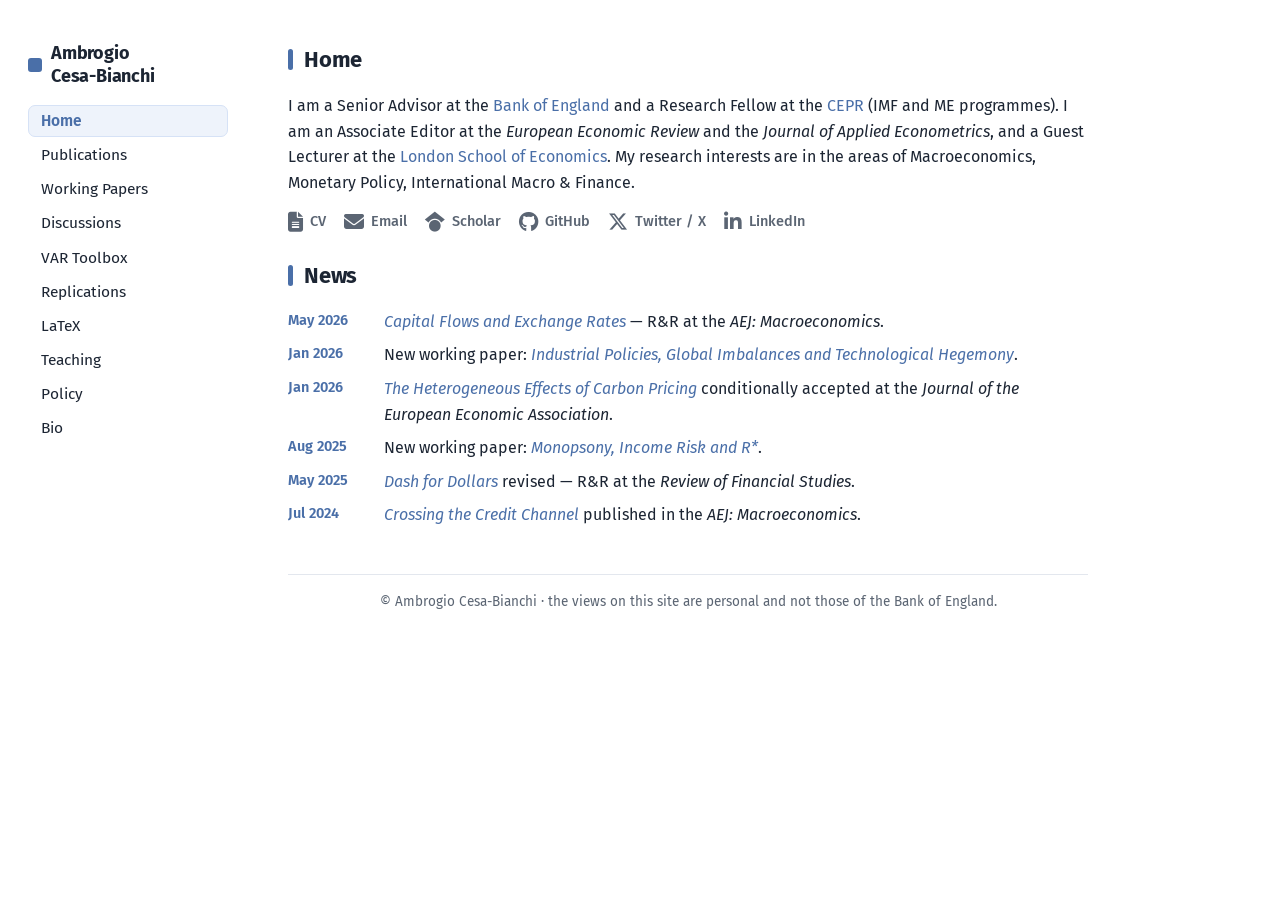
==== commit cbf1454d: "Add LaTeX page with Jambro Beamer and Notes themes New page linking each theme's GitHub repo and a j" ====
--- a/index.html
+++ b/index.html
@@ -25,6 +25,7 @@
         <a href="discussions.html">Discussions</a>
         <a href="var-toolbox.html">VAR Toolbox</a>
         <a href="replications.html">Replications</a>
+        <a href="latex.html">LaTeX</a>
         <a href="lecture-notes.html">Teaching</a>
         <a href="policy.html">Policy</a>
         <a href="bio.html">Bio</a>
--- a/style.css
+++ b/style.css
@@ -11,7 +11,7 @@
   font:16px/1.6 "Fira Sans","Helvetica Neue",Arial,sans-serif; overflow-x:hidden;}
 a{color:var(--accent); text-decoration:none}
 a:hover{text-decoration:underline}
-.wrap{max-width:1350px; margin:0 auto; padding:42px 28px 80px}
+.wrap{max-width:1316px; margin:0 auto; padding:42px 28px 80px}
 
 /* ===== HOME (centered, Michaillat-style) ===== */
 .home{max-width:720px; margin:0 auto; text-align:left}
@@ -129,7 +129,7 @@
 /* two-column shell */
 .layout{display:flex; gap:60px; align-items:flex-start; max-width:none; margin:0 auto}
 .sidebar{flex:0 0 200px; position:sticky; top:32px; align-self:flex-start}
-.content{flex:1 1 auto; min-width:0; max-width:none; text-align:left}
+.content{flex:1 1 auto; min-width:0; max-width:1000px; text-align:left}
 
 /* sidebar identity block */
 .sidebar .brand{display:flex; align-items:center; gap:9px; font-size:18px;
@@ -149,7 +149,7 @@
 
 /* prose-heavy pages (home, bio) cap the text column for readability while the
    list/paper pages stay full-width */
-.content.measure{max-width:1000px}
+.content.measure{max-width:800px}
 
 /* ===== mobile top bar (hidden on desktop) =====
    On a LARGE window there is no top bar: just the left sidebar + content.
